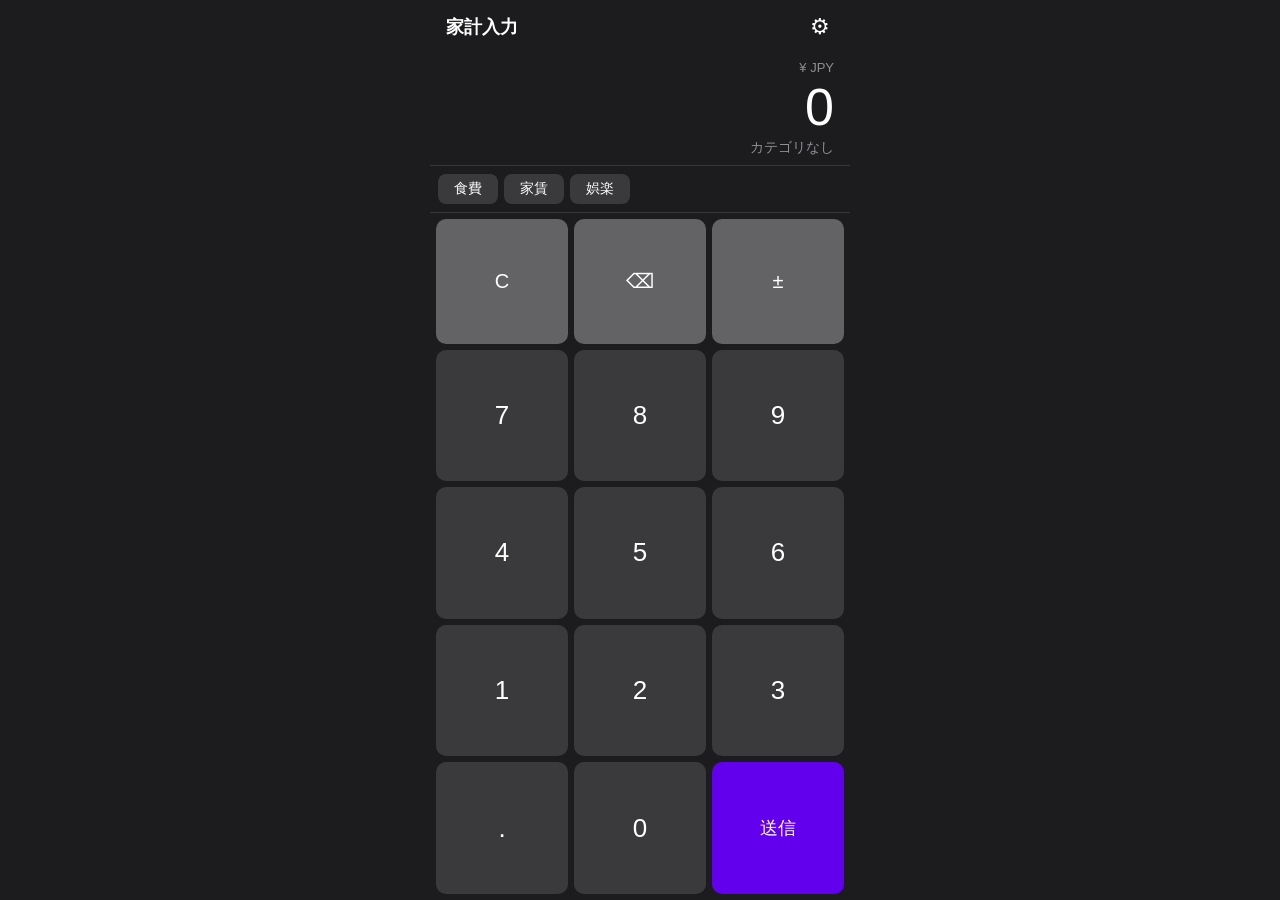
==== web-app/index.html @ ce7a0428 "Initial commit" ====
<!DOCTYPE html>
<html lang="ja">
<head>
  <meta charset="UTF-8">
  <meta name="viewport" content="width=device-width, initial-scale=1.0, maximum-scale=1.0, user-scalable=no">
  <title>家計入力</title>
  <link rel="stylesheet" href="style.css">
</head>
<body>
  <div id="app">

    <header>
      <span class="app-title">家計入力</span>
      <a href="settings.html" class="icon-btn" title="設定">⚙</a>
    </header>

    <!-- Display -->
    <div class="display">
      <div class="currency-label" id="currencyLabel"></div>
      <div class="amount-display" id="amountDisplay">0</div>
      <div class="category-display" id="categoryDisplay">カテゴリなし</div>
    </div>

    <div class="divider"></div>

    <!-- Categories -->
    <div class="category-section" id="categorySection"></div>

    <div class="divider"></div>

    <!-- Numpad -->
    <div class="numpad">
      <button class="btn btn-utility" onclick="clearDisplay()">C</button>
      <button class="btn btn-utility" onclick="backspace()">⌫</button>
      <button class="btn btn-utility" onclick="toggleSign()">±</button>

      <button class="btn btn-number" onclick="appendDigit('7')">7</button>
      <button class="btn btn-number" onclick="appendDigit('8')">8</button>
      <button class="btn btn-number" onclick="appendDigit('9')">9</button>

      <button class="btn btn-number" onclick="appendDigit('4')">4</button>
      <button class="btn btn-number" onclick="appendDigit('5')">5</button>
      <button class="btn btn-number" onclick="appendDigit('6')">6</button>

      <button class="btn btn-number" onclick="appendDigit('1')">1</button>
      <button class="btn btn-number" onclick="appendDigit('2')">2</button>
      <button class="btn btn-number" onclick="appendDigit('3')">3</button>

      <button class="btn btn-number"  onclick="appendDecimal()">.</button>
      <button class="btn btn-number"  onclick="appendDigit('0')">0</button>
      <button class="btn btn-send" id="btnSend" onclick="send()">送信</button>
    </div>

  </div>
  <script src="app.js"></script>
</body>
</html>
---- web-app/style.css ----
/* ── Reset ── */
*, *::before, *::after { box-sizing: border-box; margin: 0; padding: 0; }

/* ── Base ── */
body {
  background: #1c1c1e;
  color: #fff;
  font-family: -apple-system, BlinkMacSystemFont, 'Segoe UI', sans-serif;
  height: 100vh;
  height: 100dvh;
  display: flex;
  justify-content: center;
  overflow: hidden;
}

#app {
  display: flex;
  flex-direction: column;
  width: 100%;
  max-width: 420px;
  height: 100%;
}

/* ── Header ── */
header {
  display: flex;
  justify-content: space-between;
  align-items: center;
  padding: 10px 16px;
  flex-shrink: 0;
}

.app-title { font-size: 18px; font-weight: 600; }

.icon-btn {
  background: none;
  border: none;
  color: #fff;
  font-size: 22px;
  cursor: pointer;
  text-decoration: none;
  padding: 4px;
}

.back-btn { font-size: 18px; }

/* ── Display ── */
.display {
  padding: 6px 16px 4px;
  flex-shrink: 0;
  display: flex;
  flex-direction: column;
  align-items: flex-end;
}

.currency-toggle {
  display: flex;
  gap: 8px;
  margin-bottom: 6px;
}

.currency-label {
  font-size: 13px;
  color: #8e8e93;
  margin-bottom: 4px;
}

.currency-toggle {
  display: flex;
  gap: 8px;
}

.currency-btn {
  background: transparent;
  border: 1px solid #636366;
  color: #8e8e93;
  padding: 5px 16px;
  border-radius: 20px;
  font-size: 13px;
  cursor: pointer;
  transition: background 0.15s, color 0.15s;
}

.currency-btn.active {
  background: #636366;
  color: #fff;
}

.amount-display {
  font-size: 52px;
  font-weight: 200;
  text-align: right;
  color: #fff;
  word-break: break-all;
  min-height: 60px;
  line-height: 1.1;
}

.category-display {
  font-size: 14px;
  text-align: right;
  color: #8e8e93;
  padding-bottom: 4px;
  min-height: 20px;
}

/* ── Divider ── */
.divider {
  height: 1px;
  background: #38383a;
  flex-shrink: 0;
}

/* ── Category chips (main) ── */
.category-section {
  display: flex;
  flex-wrap: wrap;
  gap: 6px;
  padding: 8px;
  flex-shrink: 0;
}

.category-chip {
  background: #3a3a3c;
  color: #fff;
  border: none;
  border-radius: 8px;
  padding: 6px 16px;
  font-size: 14px;
  cursor: pointer;
  transition: background 0.15s;
}

.category-chip.selected {
  background: #6200ee;
}

.category-chip:active { opacity: 0.7; }

/* ── Numpad ── */
.numpad {
  display: grid;
  grid-template-columns: repeat(3, 1fr);
  gap: 6px;
  padding: 6px;
  flex: 1;
  min-height: 0;
}

.btn {
  border: none;
  border-radius: 10px;
  font-size: 26px;
  color: #fff;
  cursor: pointer;
  transition: opacity 0.1s;
  -webkit-tap-highlight-color: transparent;
}

.btn-number  { background: #3a3a3c; }
.btn-utility { background: #636366; font-size: 20px; }
.btn-send    { background: #6200ee; font-size: 18px; }

.btn:active  { opacity: 0.6; }
.btn:disabled { opacity: 0.4; cursor: default; }

/* ── Settings page ── */
.settings-body {
  padding: 16px;
  overflow-y: auto;
  flex: 1;
}

.settings-section {
  margin-bottom: 28px;
}

.settings-label {
  display: block;
  font-size: 13px;
  color: #8e8e93;
  margin-bottom: 6px;
  text-transform: uppercase;
  letter-spacing: 0.5px;
}

.settings-input {
  width: 100%;
  background: #2c2c2e;
  border: 1px solid #38383a;
  border-radius: 8px;
  color: #fff;
  font-size: 14px;
  padding: 10px 12px;
  outline: none;
}

.settings-input:focus { border-color: #6200ee; }

.settings-hint {
  font-size: 12px;
  color: #636366;
  margin-top: 4px;
}

/* ── Category edit chips ── */
.chips-edit-group {
  display: flex;
  flex-wrap: wrap;
  gap: 6px;
  margin-bottom: 10px;
}

.chip-edit {
  display: flex;
  align-items: center;
  gap: 6px;
  background: #3a3a3c;
  border-radius: 8px;
  padding: 5px 10px;
  font-size: 14px;
}

.chip-edit button {
  background: none;
  border: none;
  color: #8e8e93;
  font-size: 14px;
  cursor: pointer;
  padding: 0;
  line-height: 1;
}

.chip-edit button:hover { color: #ff453a; }

/* ── Add category row ── */
.add-row {
  display: flex;
  gap: 8px;
  align-items: center;
}

.add-input { flex: 1; width: auto; }

.btn-add {
  background: #3a3a3c;
  color: #fff;
  border: none;
  border-radius: 8px;
  padding: 10px 16px;
  font-size: 14px;
  cursor: pointer;
  white-space: nowrap;
}

.btn-add:hover { background: #48484a; }

/* ── Save button ── */
.btn-save {
  width: 100%;
  background: #6200ee;
  color: #fff;
  border: none;
  border-radius: 10px;
  padding: 14px;
  font-size: 17px;
  cursor: pointer;
  margin-top: 8px;
}

.btn-save:hover { background: #7722ff; }
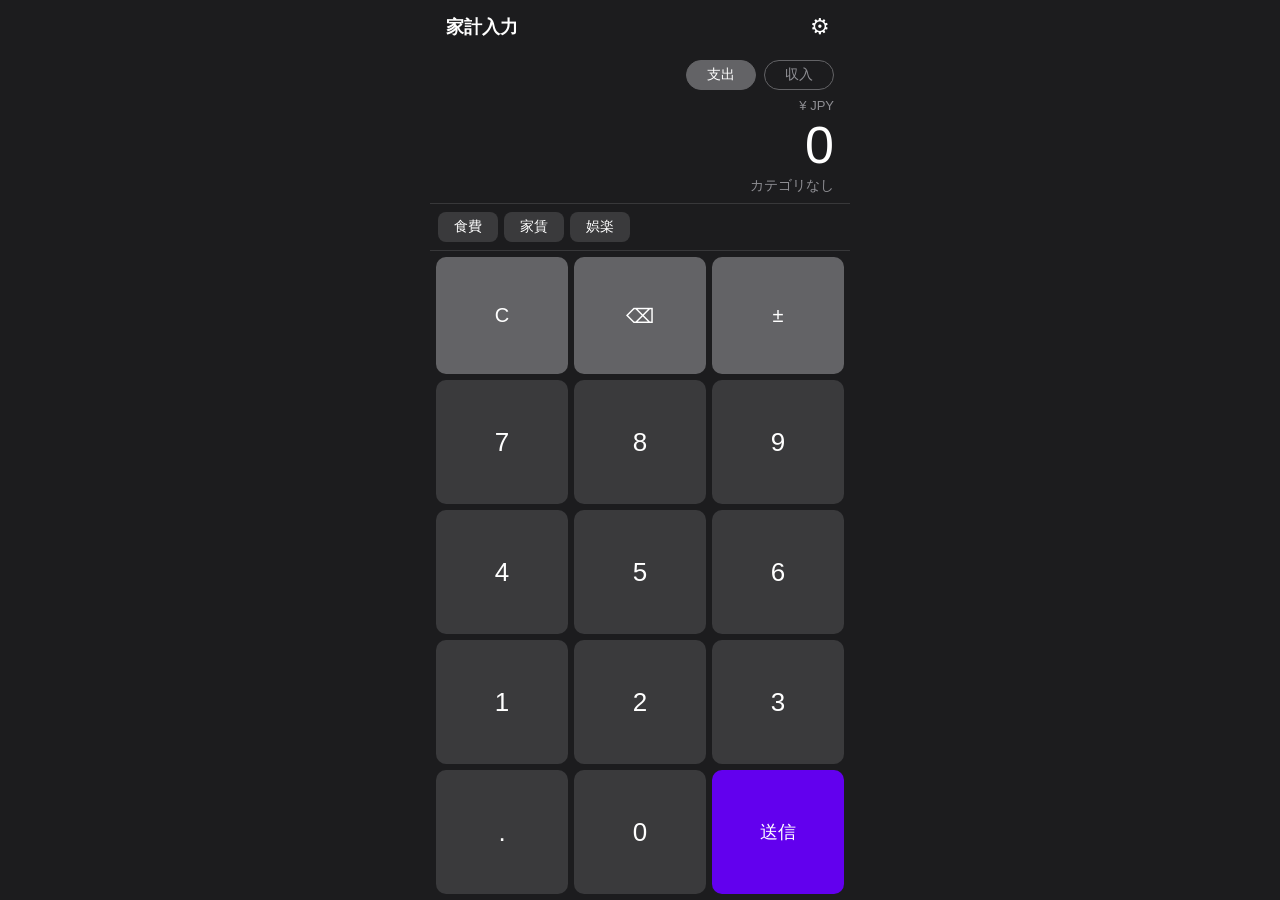
==== commit 59506e59: "feat: add income mode toggle to web app - Add 支出/収入 toggle in display area - Income mode hides categ" ====
--- a/web-app/index.html
+++ b/web-app/index.html
@@ -4,6 +4,12 @@
   <meta charset="UTF-8">
   <meta name="viewport" content="width=device-width, initial-scale=1.0, maximum-scale=1.0, user-scalable=no">
   <title>家計入力</title>
+  <link rel="manifest" href="manifest.json">
+  <meta name="theme-color" content="#1c1c1e">
+  <meta name="mobile-web-app-capable" content="yes">
+  <meta name="apple-mobile-web-app-capable" content="yes">
+  <meta name="apple-mobile-web-app-status-bar-style" content="black-translucent">
+  <meta name="apple-mobile-web-app-title" content="家計入力">
   <link rel="stylesheet" href="style.css">
 </head>
 <body>
@@ -16,6 +22,10 @@
 
     <!-- Display -->
     <div class="display">
+      <div class="mode-toggle">
+        <button class="mode-btn active" id="btnExpense" onclick="setMode('expense')">支出</button>
+        <button class="mode-btn" id="btnIncome" onclick="setMode('income')">収入</button>
+      </div>
       <div class="currency-label" id="currencyLabel"></div>
       <div class="amount-display" id="amountDisplay">0</div>
       <div class="category-display" id="categoryDisplay">カテゴリなし</div>
@@ -53,5 +63,10 @@
 
   </div>
   <script src="app.js"></script>
+  <script>
+    if ('serviceWorker' in navigator) {
+      navigator.serviceWorker.register('./sw.js');
+    }
+  </script>
 </body>
 </html>
--- a/web-app/style.css
+++ b/web-app/style.css
@@ -57,6 +57,28 @@
   display: flex;
   gap: 8px;
   margin-bottom: 6px;
+}
+
+.mode-toggle {
+  display: flex;
+  gap: 8px;
+  margin-bottom: 8px;
+}
+
+.mode-btn {
+  background: transparent;
+  border: 1px solid #636366;
+  color: #8e8e93;
+  padding: 5px 20px;
+  border-radius: 20px;
+  font-size: 14px;
+  cursor: pointer;
+  transition: background 0.15s, color 0.15s;
+}
+
+.mode-btn.active {
+  background: #636366;
+  color: #fff;
 }
 
 .currency-label {
